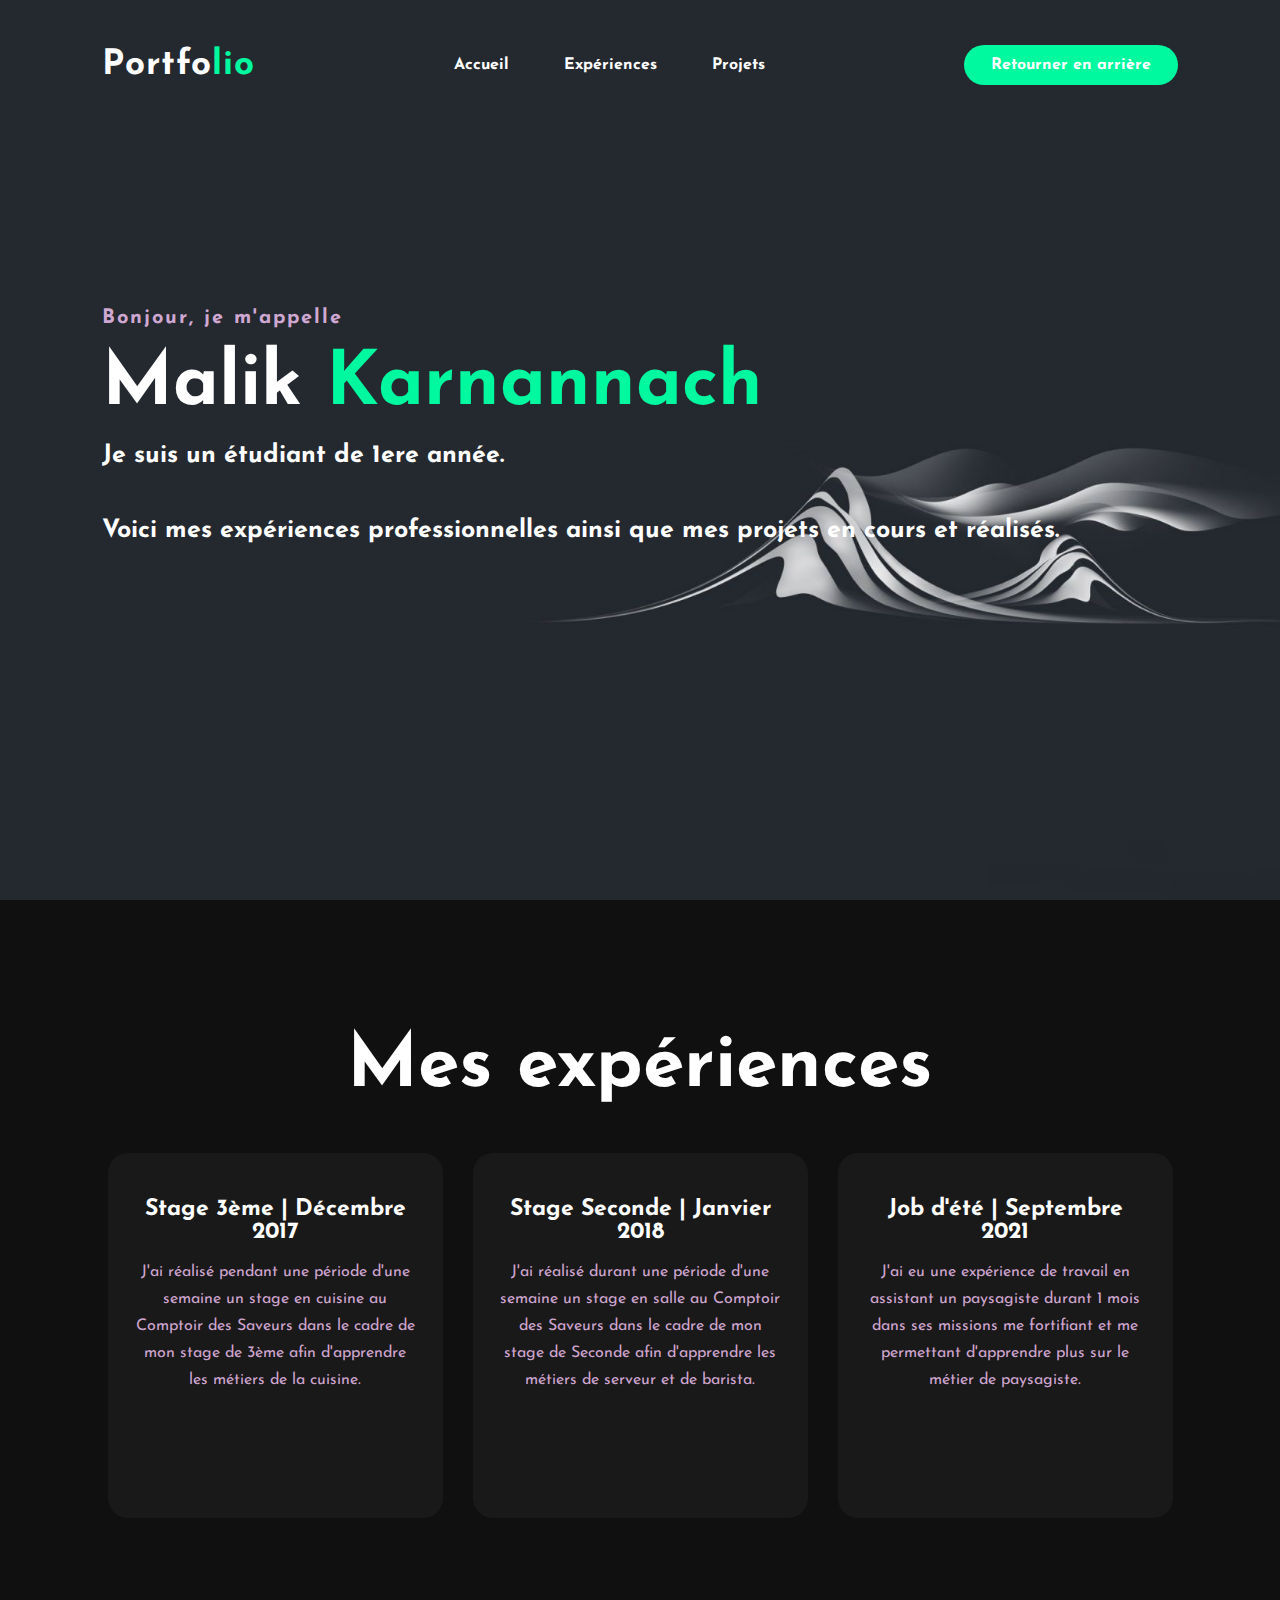
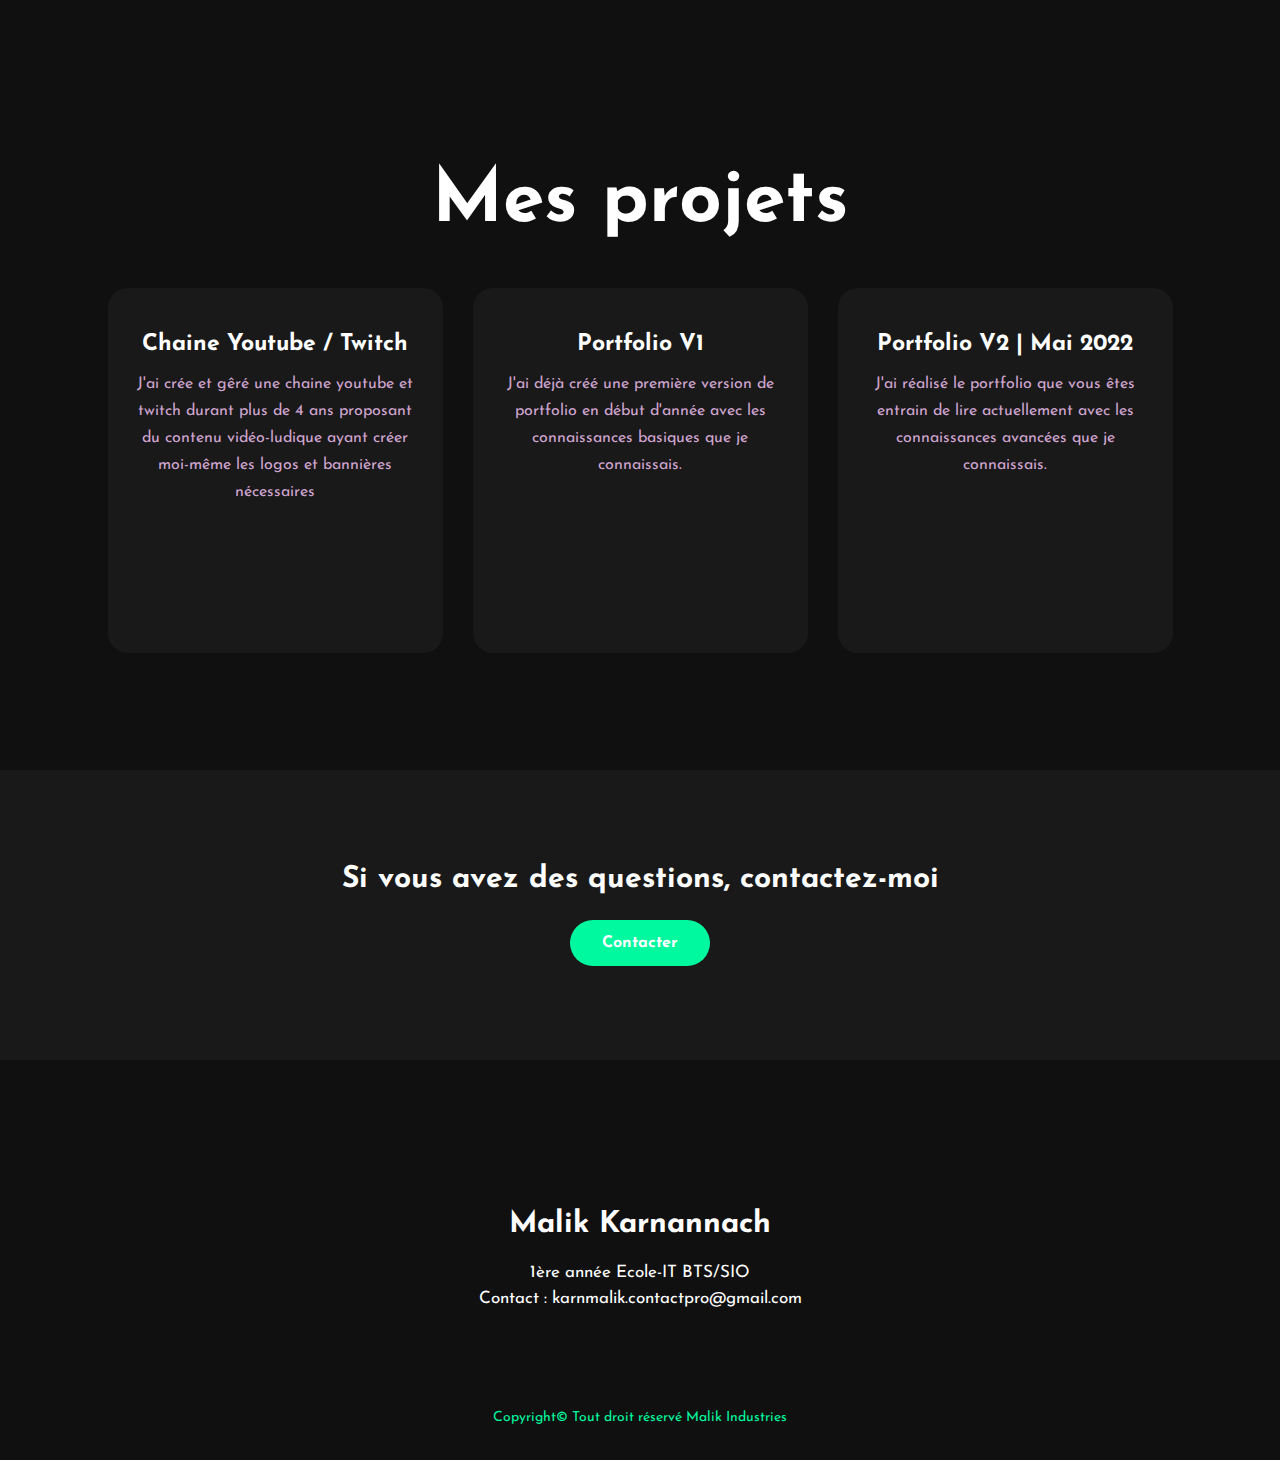
==== index2.html @ f5479719 "Projet" ====
<!DOCTYPE html>
<html lang="fr">
<head>
    <meta charset="UTF-8">
    <meta http-equiv="X-UA-Compatible" content="IE=edge">
    <meta name="viewport" content="width=device-width, initial-scale=1.0">
    <title>Expériences et projets</title>
    <link rel="stylesheet"  href="lecss/style.css">
    <link rel="preconnect" href="https://fonts.gstatic.com">
    <link href="https://fonts.googleapis.com/css2?family=Josefin+Sans:ital,wght@0,100;0,200;0,300;0,400;0,500;0,600;0,700;1,100;1,200;1,300;1,400;1,500;1,600;1,700&display=swap" rel="stylesheet">
    <link rel="stylesheet" href="https://cdnjs.cloudflare.com/ajax/libs/font-awesome/6.1.1/css/all.min.css" integrity="sha512-KfkfwYDsLkIlwQp6LFnl8zNdLGxu9YAA1QvwINks4PhcElQSvqcyVLLD9aMhXd13uQjoXtEKNosOWaZqXgel0g==" crossorigin="anonymous" referrerpolicy="no-referrer" />
</head>
<body>
    <div class="cv" id="accueil">
        <nav>
            <h2 class="logo">Portfo<span>lio</span></h2>
            <ul>
                <li><a href="#accueil">Accueil</a> </li>
                <li><a href="#exp">Expériences</a> </li>
                <li><a href="#proj">Projets</a> </li>
            </ul>
            <a href="index.html" class="btn">Retourner en arrière</a>
        </nav>
        <div class="info">
            <h4>Bonjour, je m'appelle</h4>
            <h1>Malik <span>Karnannach</span></h1>
            <h3>Je suis un étudiant de 1ere année.</h3>
            <h3>Voici mes expériences professionnelles ainsi que mes projets en cours et réalisés.</h3>
        </div>
    </div>
    <div class="exp" id="exp">
        <div class="title">
            <h2>Mes expériences</h2>
        </div>
        <div class="box">
            <div class="card">
                <i class="fa-solid fa-bowl-food"></i>
                <h5>Stage 3ème | Décembre 2017</h5>
                <div class="pra">
                        <p>J'ai réalisé pendant une période d'une semaine un stage en cuisine au Comptoir des Saveurs dans le cadre de mon stage de 3ème afin d'apprendre les métiers de la cuisine.</p>
                </div>
            </div>
            <div class="card">
                <i class="fa-solid fa-beer-mug-empty"></i>
                <h5>Stage Seconde | Janvier 2018</h5>
                <div class="pra">
                        <p>J'ai réalisé durant une période d'une semaine un stage en salle au Comptoir des Saveurs dans le cadre de mon stage de Seconde afin d'apprendre les métiers de serveur et de barista.</p>
                </div>
            </div><div class="card">
                <i class="fa-solid fa-tree"></i>
                <h5>Job d'été | Septembre 2021</h5>
                <div class="pra">
                        <p>J'ai eu une expérience de travail en assistant un paysagiste durant 1 mois dans ses missions me fortifiant et me permettant d'apprendre plus sur le métier de paysagiste.</p>
                </div>
            </div>
        </div>
    </div>
    <div class="proj" id="proj">
        <div class="title">
            <h2>Mes projets</h2>
        </div>
        <div class="box">
            <div class="card">
                <i class="fa-brands fa-youtube"></i>
                <h5>Chaine Youtube / Twitch</h5>
                <div class="pra">
                        <p>J'ai crée et gêré une chaine youtube et twitch durant plus de 4 ans proposant du contenu vidéo-ludique ayant créer moi-même les logos et bannières nécessaires</p>
                </div>
            </div>
            <div class="card">
                <i class="fa-solid fa-window-maximize"></i>
                <h5>Portfolio V1</h5>
                <div class="pra">
                        <p>J'ai déjà créé une première version de portfolio en début d'année avec les connaissances basiques que je connaissais.</p>
                </div>
            </div>
            <div class="card">
                <i class="fa-brands fa-pied-piper-square"></i>
                <h5>Portfolio V2 | Mai 2022</h5>
                <div class="pra">
                        <p>J'ai réalisé le portfolio que vous êtes entrain de lire actuellement avec les connaissances avancées que je connaissais.</p>
                </div>
            </div>
        </div>
    </div>
    <div class="contact">
        <p>Si vous avez des questions, contactez-moi</p>
        <a class="button-two" href="#contact">Contacter</a>
    </div>
    <footer id="contact">
        <p>Malik Karnannach</p>
        <p>1ère année Ecole-IT BTS/SIO</p>
        <p>Contact : karnmalik.contactpro@gmail.com</p>
        <p class="fin">Copyright© Tout droit réservé Malik Industries</p>
    </footer>
</body>
</html>
---- lecss/style.css ----
*{
    padding: 0;
    margin: 0;
    font-family: 'Josefin Sans', sans-serif;
    box-sizing: border-box;
}


.cv{
    height: 100vh;
    width: 100%;
    background-image: url(../image/fond.png);
    background-size: cover;
    background-position: center;
}


nav{
    display: flex;
    align-items: center;
    justify-content: space-between;
    padding-top: 45px;
    padding-left: 8%;
    padding-right: 8%;

}


.logo{
    color: white;
    font-size: 35px;
    letter-spacing: 1px;
    cursor: pointer;
}


span{
    color: #00F99F;   
}


nav ul li{
    list-style-type: none;
    display: inline-block;
    padding: 10px 25px;
}


nav ul li a{
    color: white;
    text-decoration: none;
    font-weight: bold;
    text-transform: capitalize;
}

nav ul li a:hover{
    color: #00F99F;
    transition: .4s;
}


.btn{
    background-color: #00F99F;
    color: white;
    text-decoration: none;
    border: 2px solid transparent;
    font-weight: bold;
    padding: 10px 25px;
    border-radius: 30px;
    
}


.btn:hover{
    background-color: transparent;
    border: 2px solid #00F99F;
    cursor: pointer;
}

.info{
    position: absolute;
    top: 50%;
    left: 8%;
    transform: translateY(-50%);
}


h1{
    color: white;
    margin: 20px 0px 20px;
    font-size: 75px;
}


h3{
    color: white;
    font-size: 25px;
    margin-bottom: 50px;
}


h4{
    color: #fcfc;
    letter-spacing: 2px;
    font-size: 20px;
}


.moi{
    width: 100%;
    padding: 100px 0px;
    background-color: #191919;
}


.texte{
    width: 550px;

}


.main{
    width: 1130px;
    max-width: 95%;
    margin: 0 auto;
    display: flex;
    align-items: center;
    justify-content: space-around;
}


.texte h2{
    color: white;
    font-size: 450%;
    text-transform: capitalize;
    margin-bottom: 20px;

}


.texte h5{
    color: white;
    letter-spacing: 2px;
    font-size: 22px;
    margin-bottom: 25px;
    text-transform: capitalize;
}

.moi img{
    height: auto;
    width: 440px;

}


.texte p{
    color: #fcfc;
    letter-spacing: 1px;
    line-height: 28px;
    font-size: 18px;
    margin-bottom: 45px;
}


.comp{
    background: #101010;
    width: 100%;
    padding: 100px 0px;

}


.title h2{
    color: white;
    font-size: 75px;
    width: 1130px;
    margin: 30px auto;
    text-align: center;
}


.box {
    display: flex;
    justify-content: center;
    align-items: center;
    min-height: 400px;
}


.card{
    height: 365px;
    width: 335px;
    padding: 20px 25px;
    background: #191919;
    border-radius: 20px;
    margin: 15px;
    position: relative;
    overflow: hidden;
    text-align: center;
}


.card i{
    font-size: 50px;
    display: block;
    text-align: center;
    margin: 25px 0px;
    color: #00F99F;
}


h5{
    color: white;
    font-size: 23px;
    margin-bottom: 15px;
}


.pra p{
    color: #fcfc;
    font-size: 16px;
    line-height: 27px;
    margin-bottom: 25px;
}


.formations{
    background: #101010;
    width: 100%;
    padding: 100px 0px;

}


.exp{
    background: #101010;
    width: 100%;
    padding: 100px 0px;

}


.proj{
    background: #101010;
    width: 100%;
    padding: 100px 0px;

}


.contact{
    width: 100%;
    height: 290px;
    background: #191919;
    display: flex;
    align-items: center;
    flex-direction: column;
    justify-content: center;
}


.contact p{
    color: white;
    font-size: 30px;
    font-weight: bold;
    margin-bottom: 25px;
}


.contact .button-two{
    background-color: #00F99F;
    color: white;
    text-decoration: none;
    border: 2px solid transparent;
    font-weight: bold;
    padding: 13px 30px;
    border-radius: 30px;
    transition: .4s;

}


.contact .button-two:hover{
    background-color: transparent;
    border: 2px solid #00F99F;
    cursor: pointer;
}


footer{
    position: relative;
    width: 100%;
    height: 400px;
    background: #101010;
    display: flex;
    flex-direction: column;
    align-items: center;
    justify-content: center;

}


footer p:nth-child(1){
    color: white;
    font-size: 30px;
    margin-bottom: 20px;
    font-weight: bold;
}


footer p:nth-child(2){
    color: white;
    font-size: 17px;
    width: 500px;
    text-align: center;
    line-height: 26px;

}


footer p:nth-child(3){
    color: white;
    font-size: 17px;
    width: 500px;
    text-align: center;
    line-height: 26px;

}


.fin{
    position: absolute;
    color: #00F99F;
    bottom: 35px;
    font-size: 14px;
}
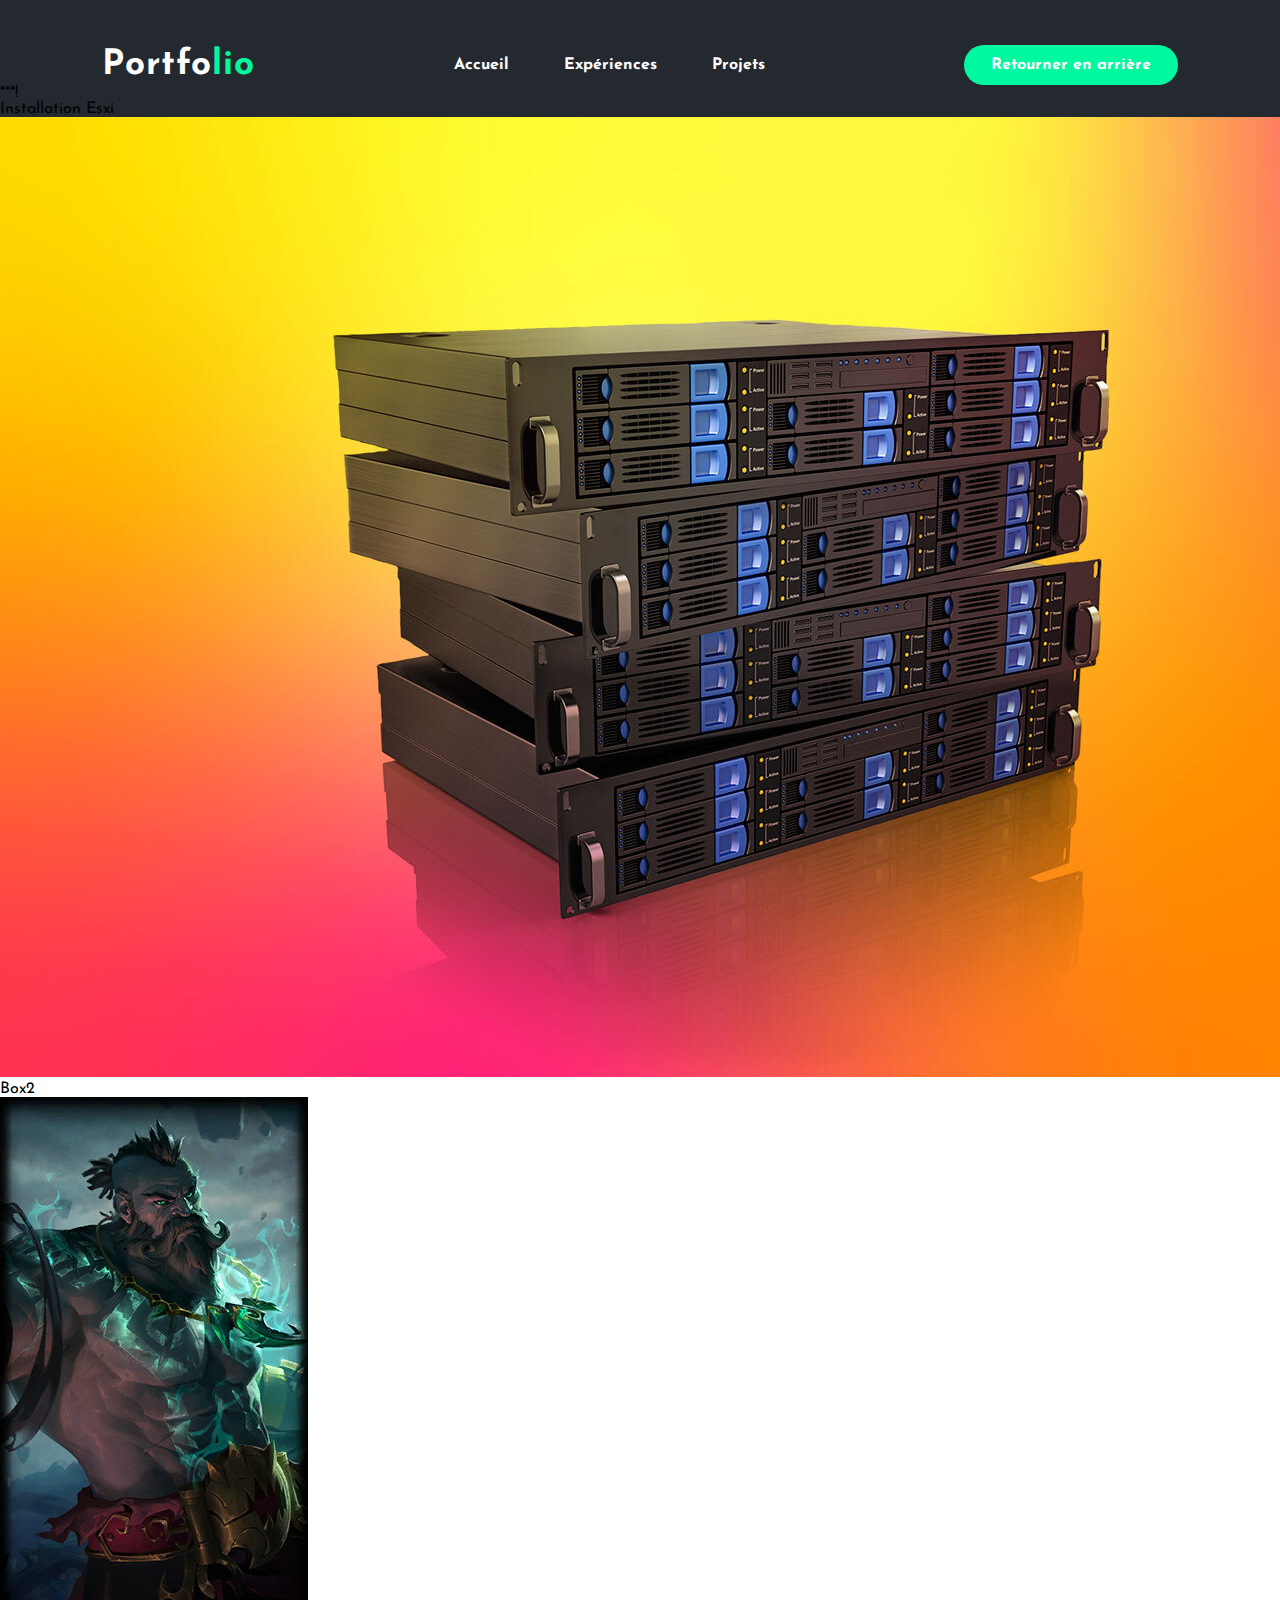
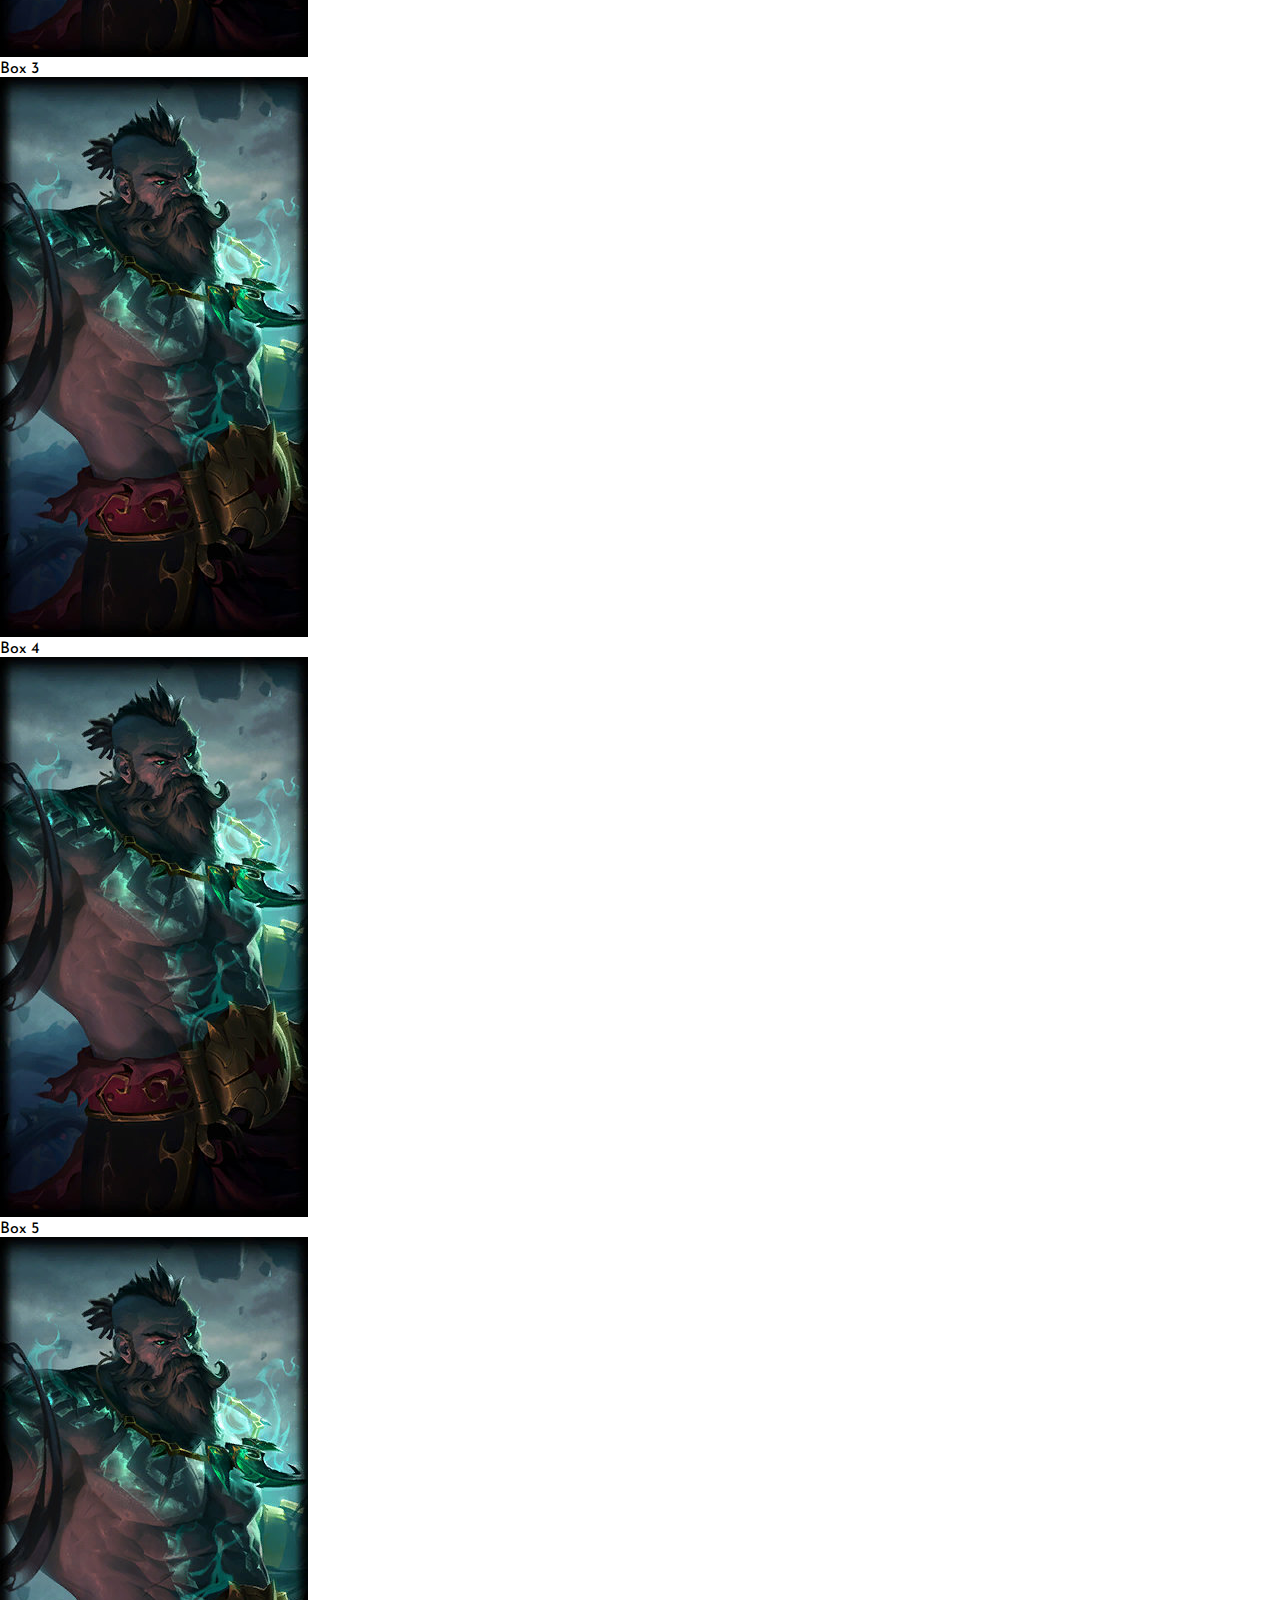
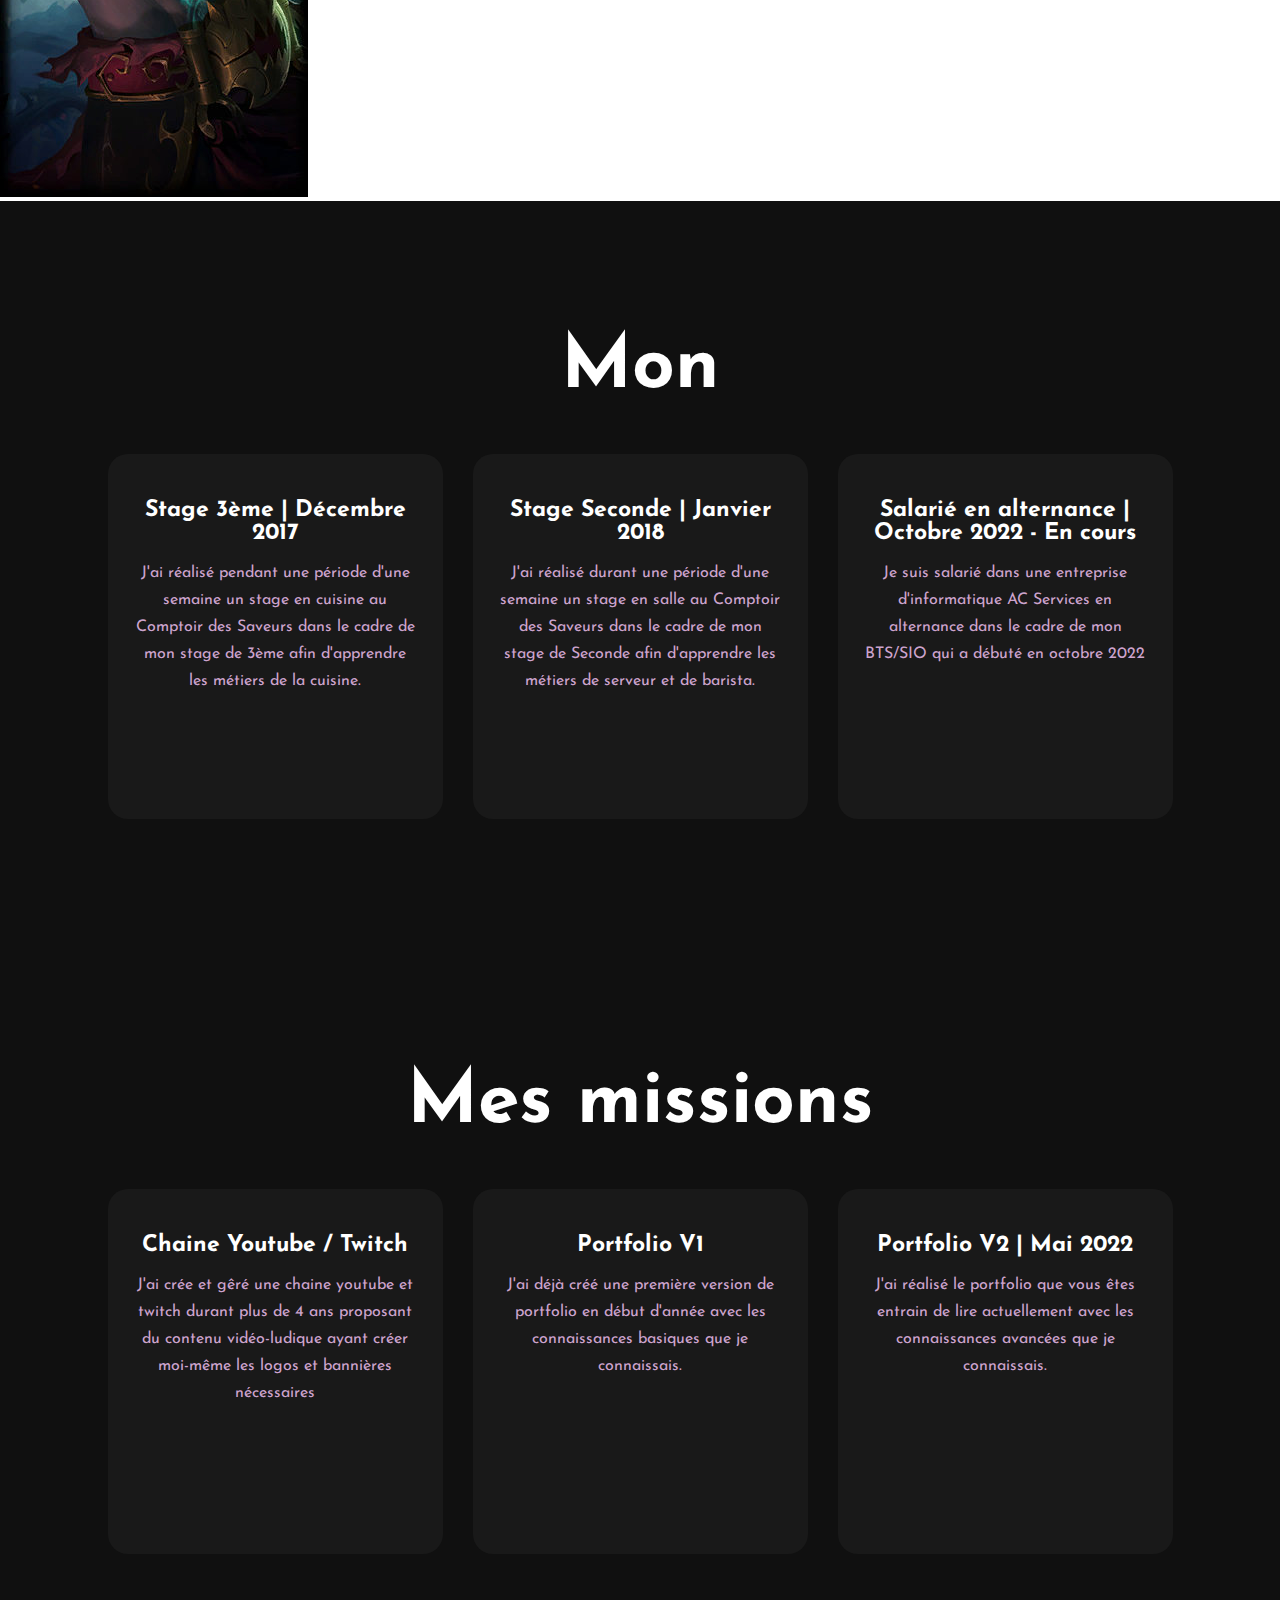
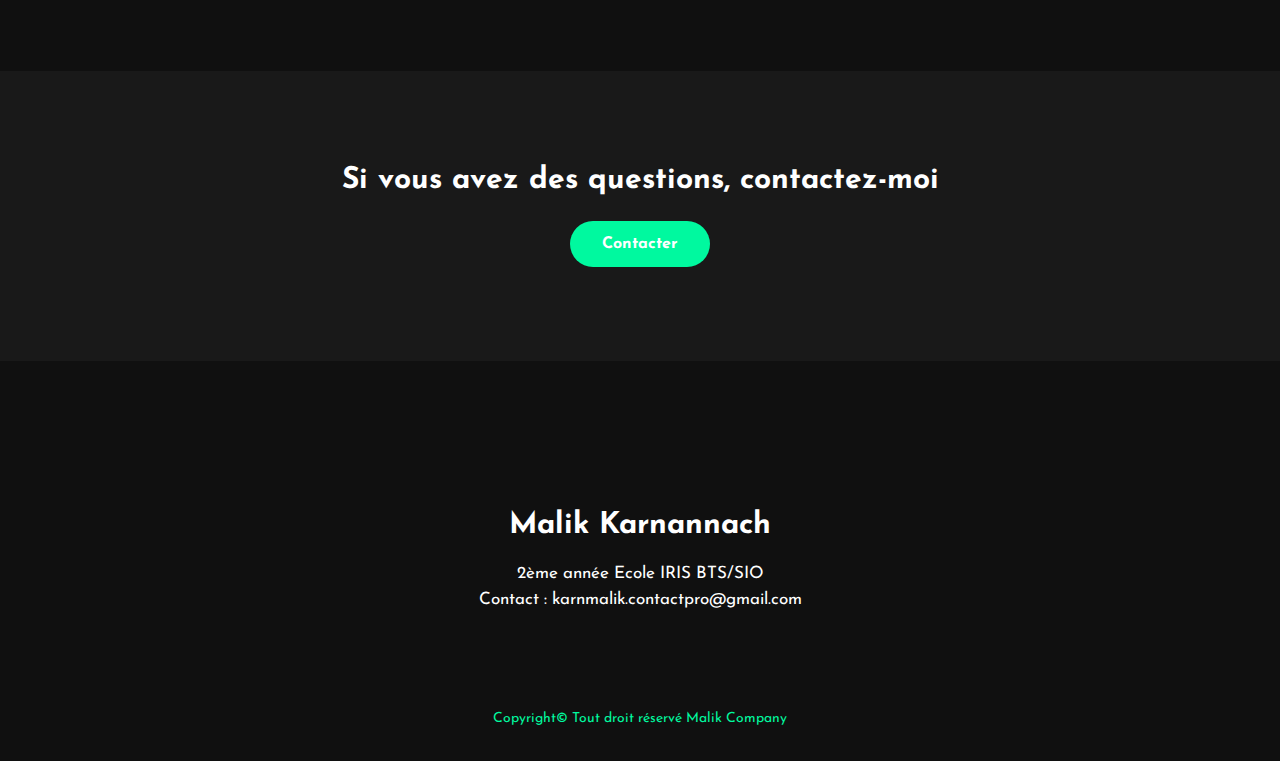
==== commit c2844066: "changement" ====
--- a/index2.html
+++ b/index2.html
@@ -21,16 +21,33 @@
             </ul>
             <a href="index.html" class="btn">Retourner en arrière</a>
         </nav>
-        <div class="info">
-            <h4>Bonjour, je m'appelle</h4>
-            <h1>Malik <span>Karnannach</span></h1>
-            <h3>Je suis un étudiant de 1ere année.</h3>
-            <h3>Voici mes expériences professionnelles ainsi que mes projets en cours et réalisés.</h3>
-        </div>
-    </div>
+        <section class="e4" id="e4">
+            <div class="flex-container">***!
+                <div class ="flex-box">
+                    <p href="docs/ATTESTATION HEBERGEMENT.pdf" class="btnbox" >Installation Esxi</p>
+                    <img src="image/esxi.jpg">
+                </div>
+                <div class ="flex-box">
+                    <p class="btnbox">Box2</p>
+                    <img src="image/avatar.jpg">
+                </div>
+                <div class ="flex-box">
+                    <p class="btnbox">Box 3</p>
+                    <img src="image/avatar.jpg">
+                </div>
+                <div class ="flex-box">
+                    <p class="btnbox">Box 4</p>
+                    <img src="image/avatar.jpg">
+                </div>
+                <div class ="flex-box">
+                    <p class="btnbox">Box 5</p>
+                    <img src="image/avatar.jpg">
+                </div>
+            </div>
+        </section>
     <div class="exp" id="exp">
         <div class="title">
-            <h2>Mes expériences</h2>
+            <h2>Mon</h2>
         </div>
         <div class="box">
             <div class="card">
@@ -48,16 +65,16 @@
                 </div>
             </div><div class="card">
                 <i class="fa-solid fa-tree"></i>
-                <h5>Job d'été | Septembre 2021</h5>
+                <h5>Salarié en alternance | Octobre 2022 - En cours</h5>
                 <div class="pra">
-                        <p>J'ai eu une expérience de travail en assistant un paysagiste durant 1 mois dans ses missions me fortifiant et me permettant d'apprendre plus sur le métier de paysagiste.</p>
+                        <p>Je suis salarié dans une entreprise d'informatique AC Services en alternance dans le cadre de mon BTS/SIO qui a débuté en octobre 2022</p>
                 </div>
             </div>
         </div>
     </div>
     <div class="proj" id="proj">
         <div class="title">
-            <h2>Mes projets</h2>
+            <h2>Mes missions</h2>
         </div>
         <div class="box">
             <div class="card">
@@ -89,9 +106,9 @@
     </div>
     <footer id="contact">
         <p>Malik Karnannach</p>
-        <p>1ère année Ecole-IT BTS/SIO</p>
+        <p>2ème année Ecole IRIS BTS/SIO</p>
         <p>Contact : karnmalik.contactpro@gmail.com</p>
-        <p class="fin">Copyright© Tout droit réservé Malik Industries</p>
+        <p class="fin">Copyright© Tout droit réservé Malik Company</p>
     </footer>
 </body>
 </html>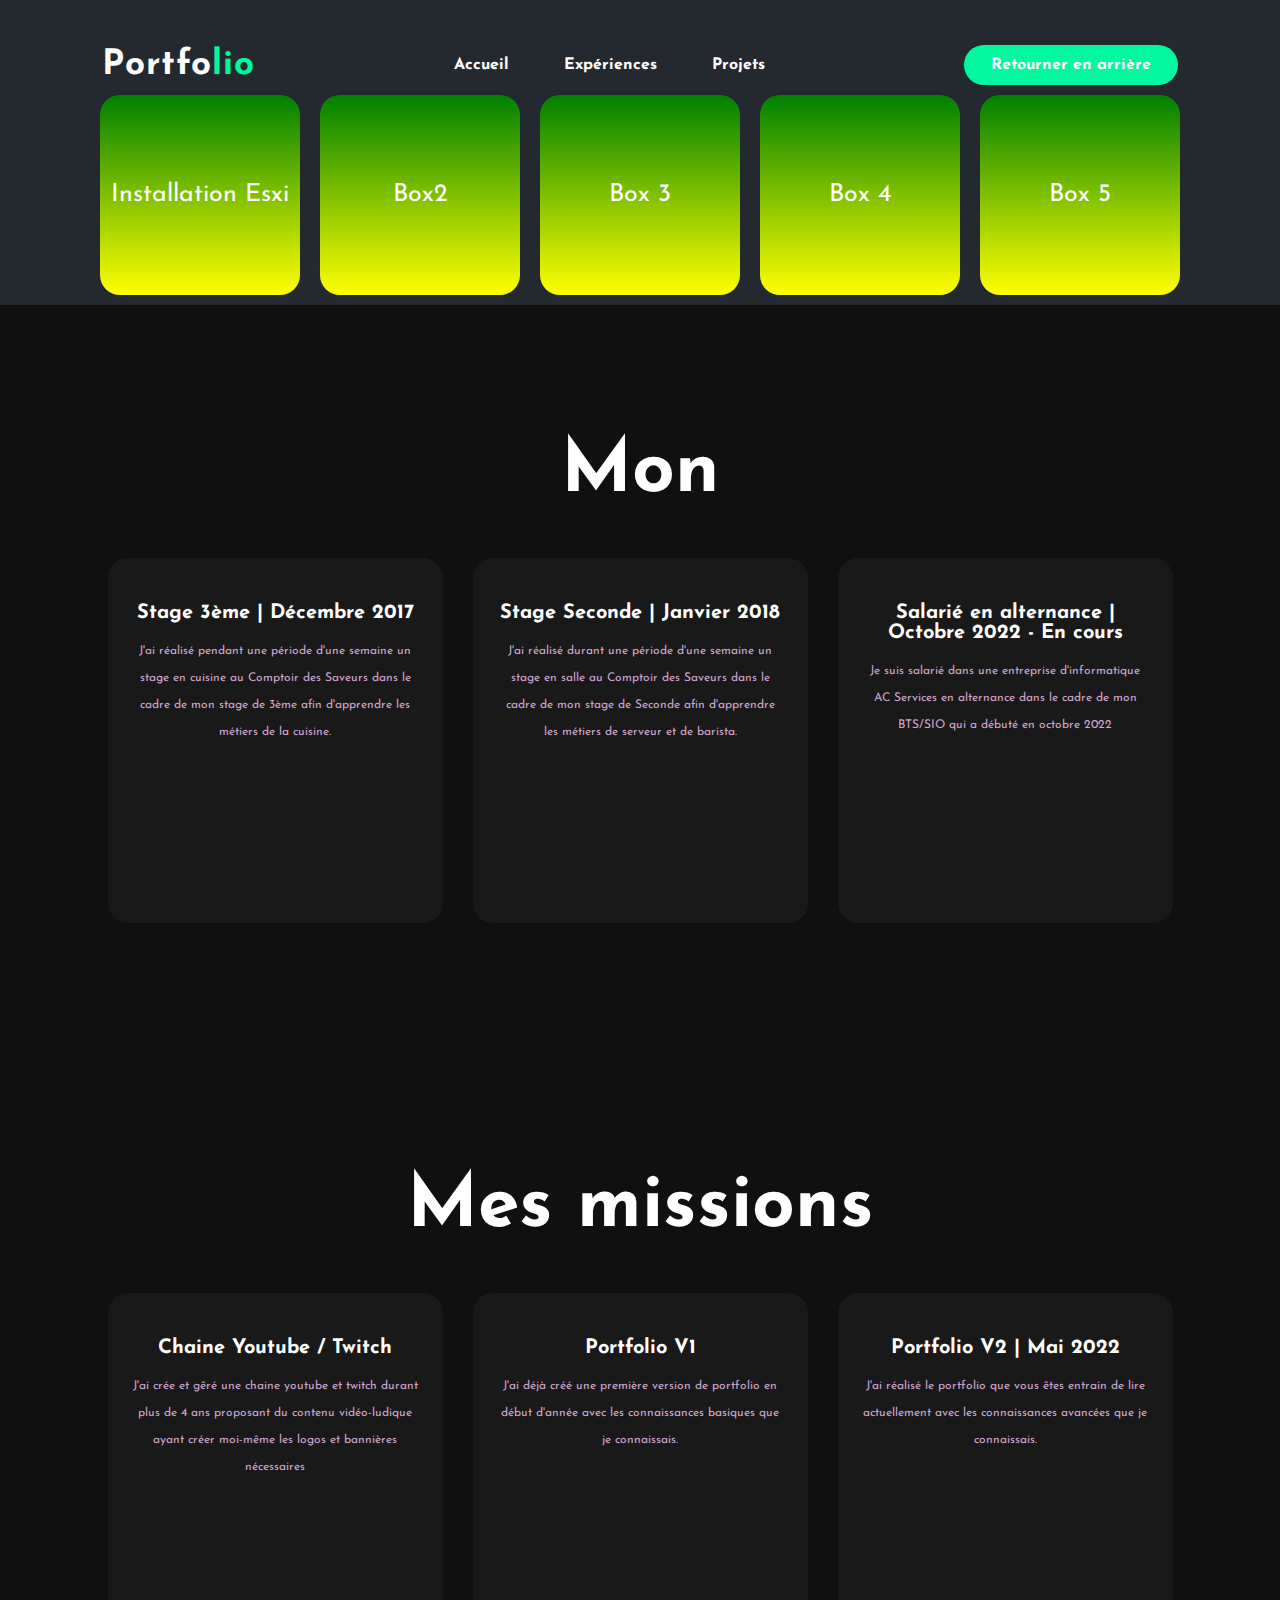
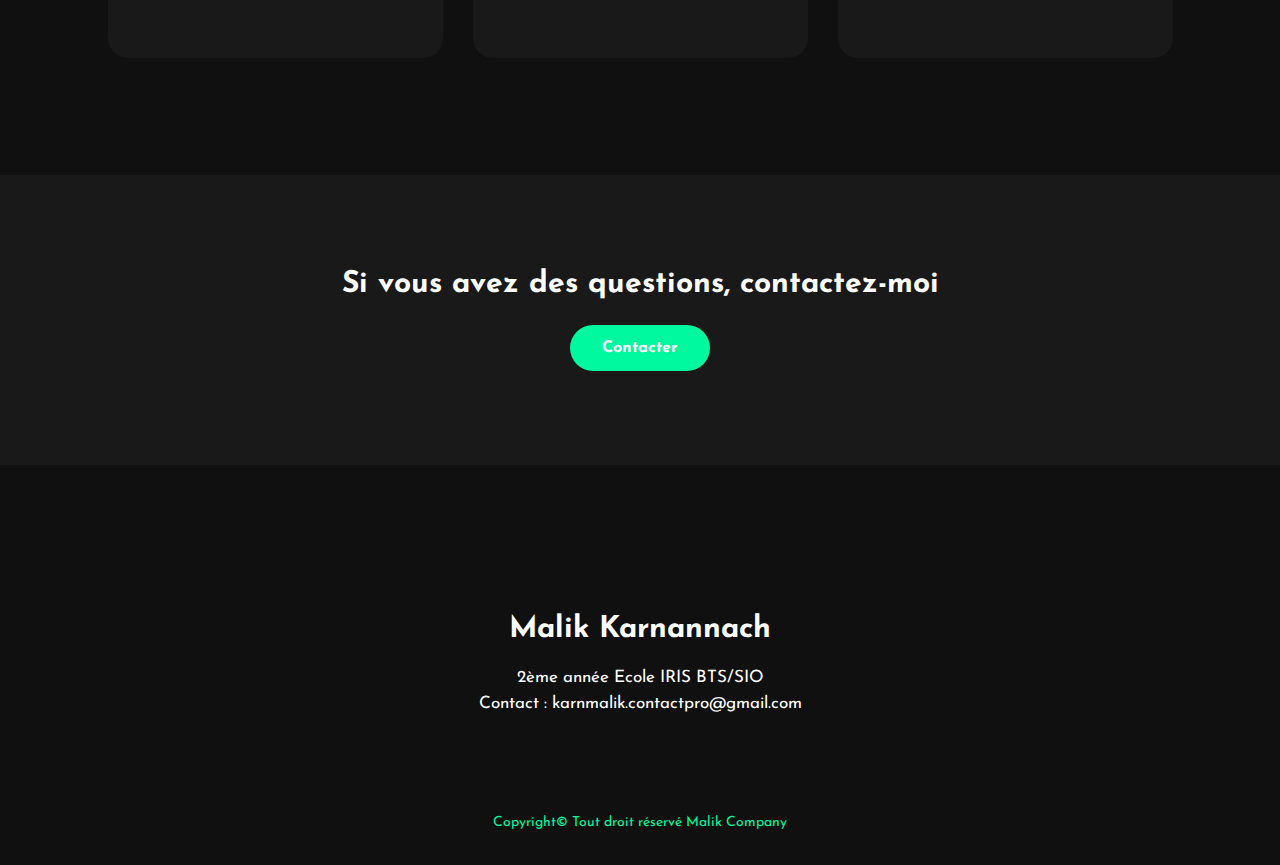
==== commit dd727f68: "maj" ====
--- a/index2.html
+++ b/index2.html
@@ -22,26 +22,26 @@
             <a href="index.html" class="btn">Retourner en arrière</a>
         </nav>
         <section class="e4" id="e4">
-            <div class="flex-container">***!
+            <div class="flex-container">
                 <div class ="flex-box">
                     <p href="docs/ATTESTATION HEBERGEMENT.pdf" class="btnbox" >Installation Esxi</p>
-                    <img src="image/esxi.jpg">
+                   
                 </div>
                 <div class ="flex-box">
                     <p class="btnbox">Box2</p>
-                    <img src="image/avatar.jpg">
+                   
                 </div>
                 <div class ="flex-box">
                     <p class="btnbox">Box 3</p>
-                    <img src="image/avatar.jpg">
+                    
                 </div>
                 <div class ="flex-box">
                     <p class="btnbox">Box 4</p>
-                    <img src="image/avatar.jpg">
+                    
                 </div>
                 <div class ="flex-box">
                     <p class="btnbox">Box 5</p>
-                    <img src="image/avatar.jpg">
+                    
                 </div>
             </div>
         </section>
--- a/lecss/style.css
+++ b/lecss/style.css
@@ -162,7 +162,7 @@
 }
 
 
-.comp{
+.bts{
     background: #101010;
     width: 100%;
     padding: 100px 0px;
@@ -211,20 +211,35 @@
 
 h5{
     color: white;
-    font-size: 23px;
+    font-size: 20px;
     margin-bottom: 15px;
 }
 
+
+.bts h5{
+    color:#00F99F;
+}
+
+.veille h5{
+    color:#00F99F;
+}
+
+.veille btn{
+    display: flex;
+    flex-direction: row;
+    flex-wrap: wrap;
+    justify-content: center;
+}
 
 .pra p{
     color: #fcfc;
-    font-size: 16px;
+    font-size: 12px;
     line-height: 27px;
     margin-bottom: 25px;
 }
 
 
-.formations{
+.veille{
     background: #101010;
     width: 100%;
     padding: 100px 0px;
@@ -284,6 +299,28 @@
     background-color: transparent;
     border: 2px solid #00F99F;
     cursor: pointer;
+}
+
+.flex-container{
+    width:100%;
+    height: 100%;
+    display: flex;
+    flex-direction: row;
+    flex-wrap: wrap;
+    justify-content: center;
+}
+
+.flex-box{
+    width: 200px;
+    height: 200px;
+    background: linear-gradient(green,yellow);
+    color: white;
+    font-size: 25px;
+    text-align: center;
+    line-height: 200px;
+    border-radius: 20px;
+    margin: 10px;
+
 }
 
 
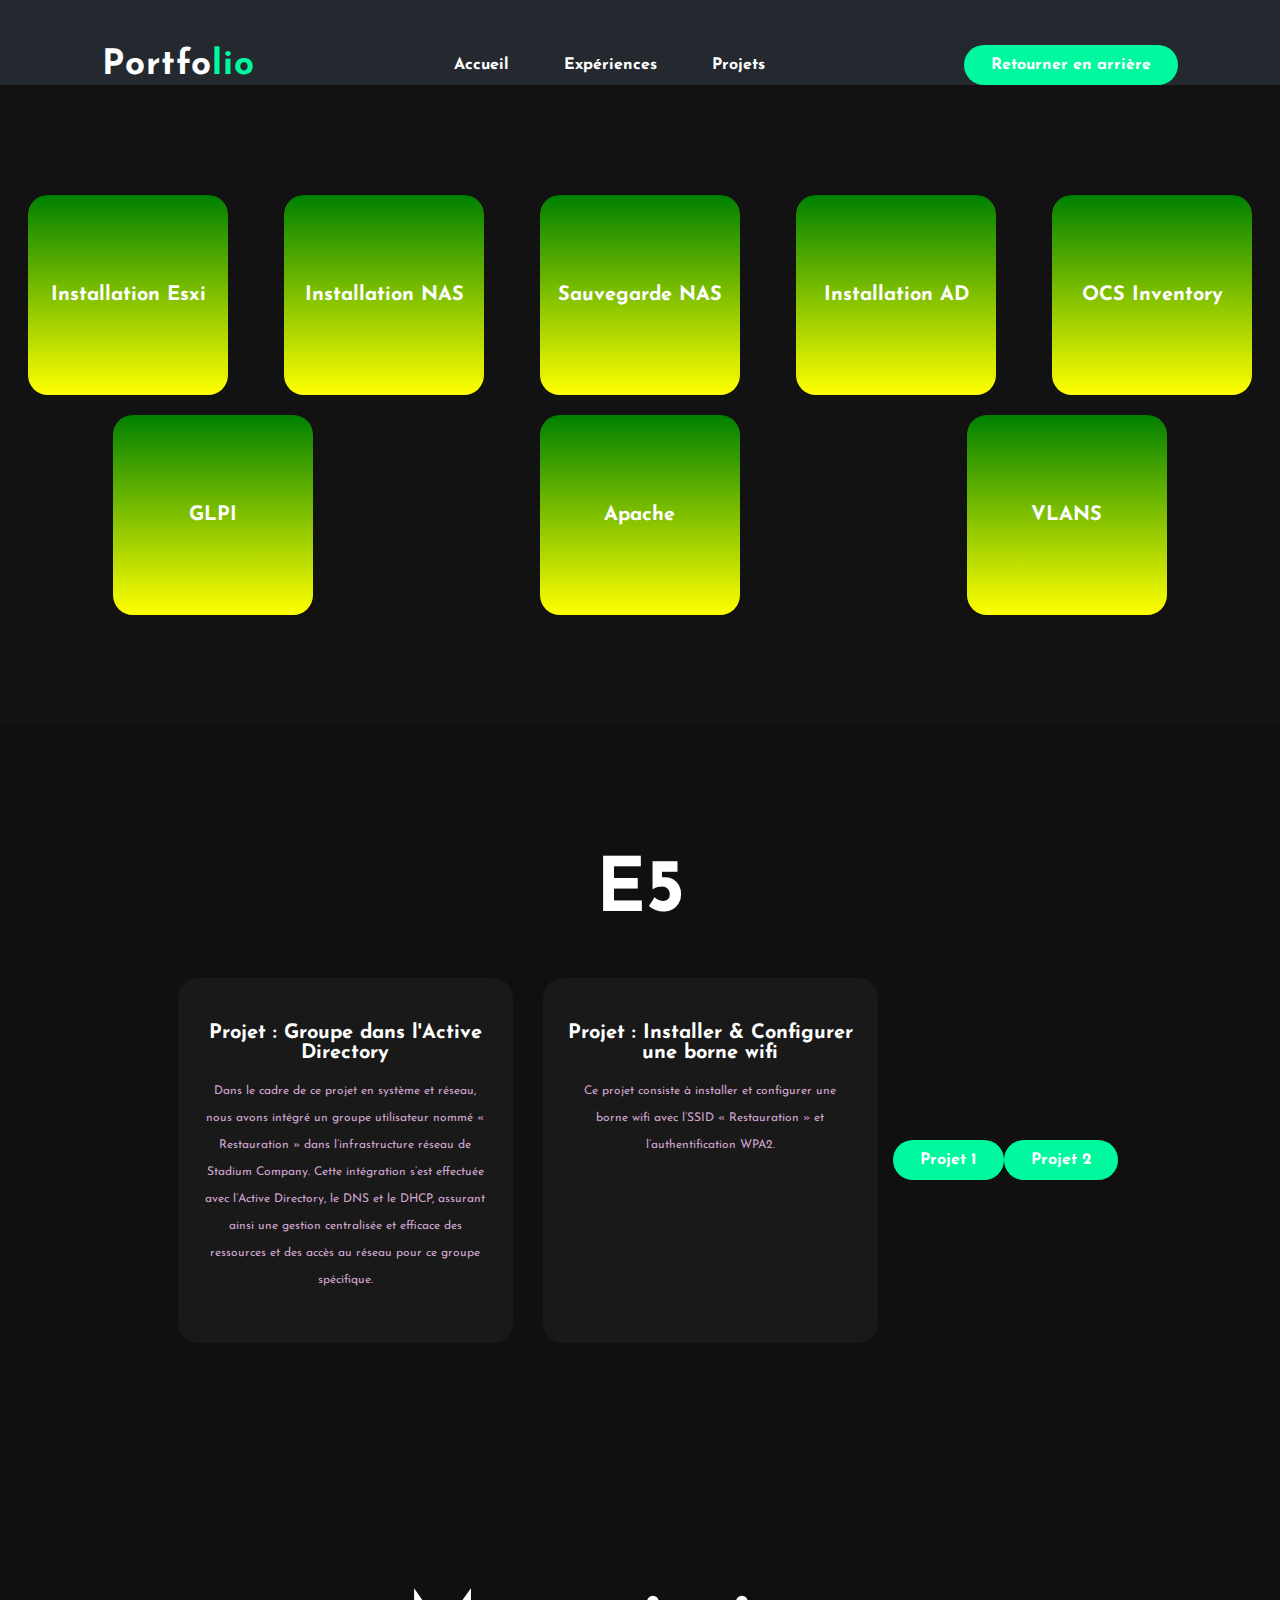
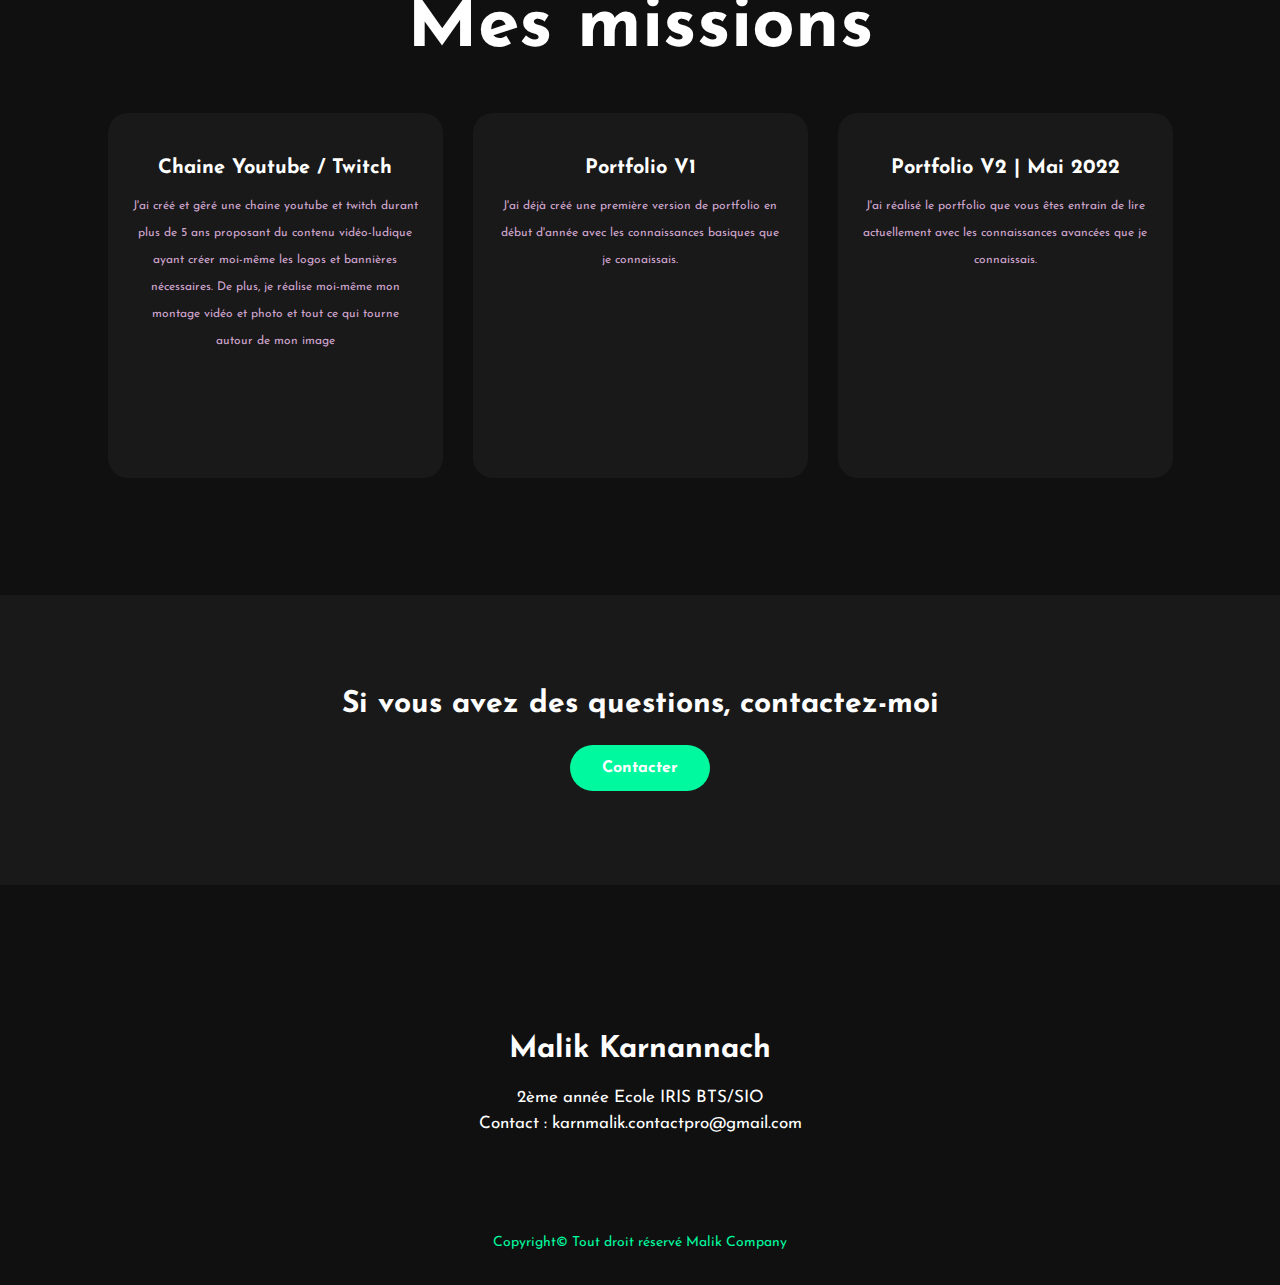
==== commit c5931640: "majj" ====
--- a/index2.html
+++ b/index2.html
@@ -24,53 +24,57 @@
         <section class="e4" id="e4">
             <div class="flex-container">
                 <div class ="flex-box">
-                    <p href="docs/ATTESTATION HEBERGEMENT.pdf" class="btnbox" >Installation Esxi</p>
-                   
+                    <a  href="docs/Installation ESXI.pdf" class="btnbox" >Installation Esxi </a>
                 </div>
                 <div class ="flex-box">
-                    <p class="btnbox">Box2</p>
-                   
+                    <a  href="docs/Installation NAS.pdf" class="btnbox" >Installation NAS</a>
                 </div>
                 <div class ="flex-box">
-                    <p class="btnbox">Box 3</p>
-                    
+                    <a  href="docs/Sauvegarde NAS.pdf" class="btnbox" >Sauvegarde NAS</a>
                 </div>
                 <div class ="flex-box">
-                    <p class="btnbox">Box 4</p>
-                    
+                    <a  href="docs/adproceduremalik.pdf" class="btnbox" >Installation AD</a>
                 </div>
                 <div class ="flex-box">
-                    <p class="btnbox">Box 5</p>
-                    
+                    <a  href="docs/ocsmalik.pdf" class="btnbox" >OCS Inventory</a>
                 </div>
+                <div class ="flex-box">
+                    <a  href="docs/glpimalik.pdf" class="btnbox" >GLPI</a>
+                    </div>
+                <div class ="flex-box">
+                    <a  href="docs/apachemalik.pdf" class="btnbox" >Apache</a>
+                </div>
+                <div class ="flex-box">
+                    <a  href="docs/vlanmalik.pdf" class="btnbox" >VLANS</a>
+                </div>
+                
+                
             </div>
         </section>
     <div class="exp" id="exp">
         <div class="title">
-            <h2>Mon</h2>
+            <h2>E5</h2>
         </div>
         <div class="box">
             <div class="card">
                 <i class="fa-solid fa-bowl-food"></i>
-                <h5>Stage 3ème | Décembre 2017</h5>
+                <h5>Projet : Groupe dans l'Active Directory</h5>
                 <div class="pra">
-                        <p>J'ai réalisé pendant une période d'une semaine un stage en cuisine au Comptoir des Saveurs dans le cadre de mon stage de 3ème afin d'apprendre les métiers de la cuisine.</p>
+                        <p>Dans le cadre de ce projet en système et réseau, nous avons intégré un groupe utilisateur nommé « Restauration » dans l’infrastructure réseau de Stadium Company. Cette intégration s’est effectuée avec l’Active Directory, le DNS et le DHCP, assurant ainsi une gestion centralisée et efficace des ressources et des accès au réseau pour ce groupe spécifique.</p>
                 </div>
+        
             </div>
             <div class="card">
                 <i class="fa-solid fa-beer-mug-empty"></i>
-                <h5>Stage Seconde | Janvier 2018</h5>
+                <h5>Projet : Installer & Configurer une borne wifi</h5>
                 <div class="pra">
-                        <p>J'ai réalisé durant une période d'une semaine un stage en salle au Comptoir des Saveurs dans le cadre de mon stage de Seconde afin d'apprendre les métiers de serveur et de barista.</p>
-                </div>
-            </div><div class="card">
-                <i class="fa-solid fa-tree"></i>
-                <h5>Salarié en alternance | Octobre 2022 - En cours</h5>
-                <div class="pra">
-                        <p>Je suis salarié dans une entreprise d'informatique AC Services en alternance dans le cadre de mon BTS/SIO qui a débuté en octobre 2022</p>
+                        <p>Ce projet consiste à installer et configurer une borne wifi avec l’SSID « Restauration » et l’authentification WPA2.</p>
                 </div>
             </div>
+            <a  href="docs/Réalisation projet1.pdf" class="btn" >Projet 1</a>
+            <a  href="docs/Réalisation Projet 2.pdf" class="btn" >Projet 2</a>
         </div>
+        
     </div>
     <div class="proj" id="proj">
         <div class="title">
@@ -81,7 +85,7 @@
                 <i class="fa-brands fa-youtube"></i>
                 <h5>Chaine Youtube / Twitch</h5>
                 <div class="pra">
-                        <p>J'ai crée et gêré une chaine youtube et twitch durant plus de 4 ans proposant du contenu vidéo-ludique ayant créer moi-même les logos et bannières nécessaires</p>
+                        <p>J'ai créé et gêré une chaine youtube et twitch durant plus de 5 ans proposant du contenu vidéo-ludique ayant créer moi-même les logos et bannières nécessaires. De plus, je réalise moi-même mon montage vidéo et photo et tout ce qui tourne autour de mon image</p>
                 </div>
             </div>
             <div class="card">
--- a/lecss/style.css
+++ b/lecss/style.css
@@ -74,6 +74,26 @@
 .btn:hover{
     background-color: transparent;
     border: 2px solid #00F99F;
+    cursor: pointer;
+}
+
+.btnbox{
+    background-color: linear-gradient(green,yellow);
+    color: white;
+    width: 200px;
+    height: 200px;
+    text-decoration: none;
+    border: 2px solid transparent;
+    font-weight: bold;
+    font-size:20px;
+    padding: 10px 10px;
+    border-radius: 22px;
+    
+}
+
+.btnbox:hover{
+    background-color: transparent;
+    border: 2px solid yellow;
     cursor: pointer;
 }
 
@@ -220,11 +240,11 @@
     color:#00F99F;
 }
 
-.veille h5{
+.acs h5{
     color:#00F99F;
 }
 
-.veille btn{
+.acs btn{
     display: flex;
     flex-direction: row;
     flex-wrap: wrap;
@@ -239,7 +259,7 @@
 }
 
 
-.veille{
+.acs{
     background: #101010;
     width: 100%;
     padding: 100px 0px;
@@ -301,13 +321,19 @@
     cursor: pointer;
 }
 
+.e4{
+    background: rgb(18, 18, 18);
+    width: 100%;
+    padding: 100px 0px;
+}
+
 .flex-container{
     width:100%;
     height: 100%;
     display: flex;
     flex-direction: row;
     flex-wrap: wrap;
-    justify-content: center;
+    justify-content: space-around;
 }
 
 .flex-box{
@@ -315,11 +341,18 @@
     height: 200px;
     background: linear-gradient(green,yellow);
     color: white;
-    font-size: 25px;
     text-align: center;
     line-height: 200px;
     border-radius: 20px;
     margin: 10px;
+
+}
+
+.flex-box h2{
+    color: white;
+    font-size: 450%;
+    text-transform: capitalize;
+    margin-bottom: 20px;
 
 }
 
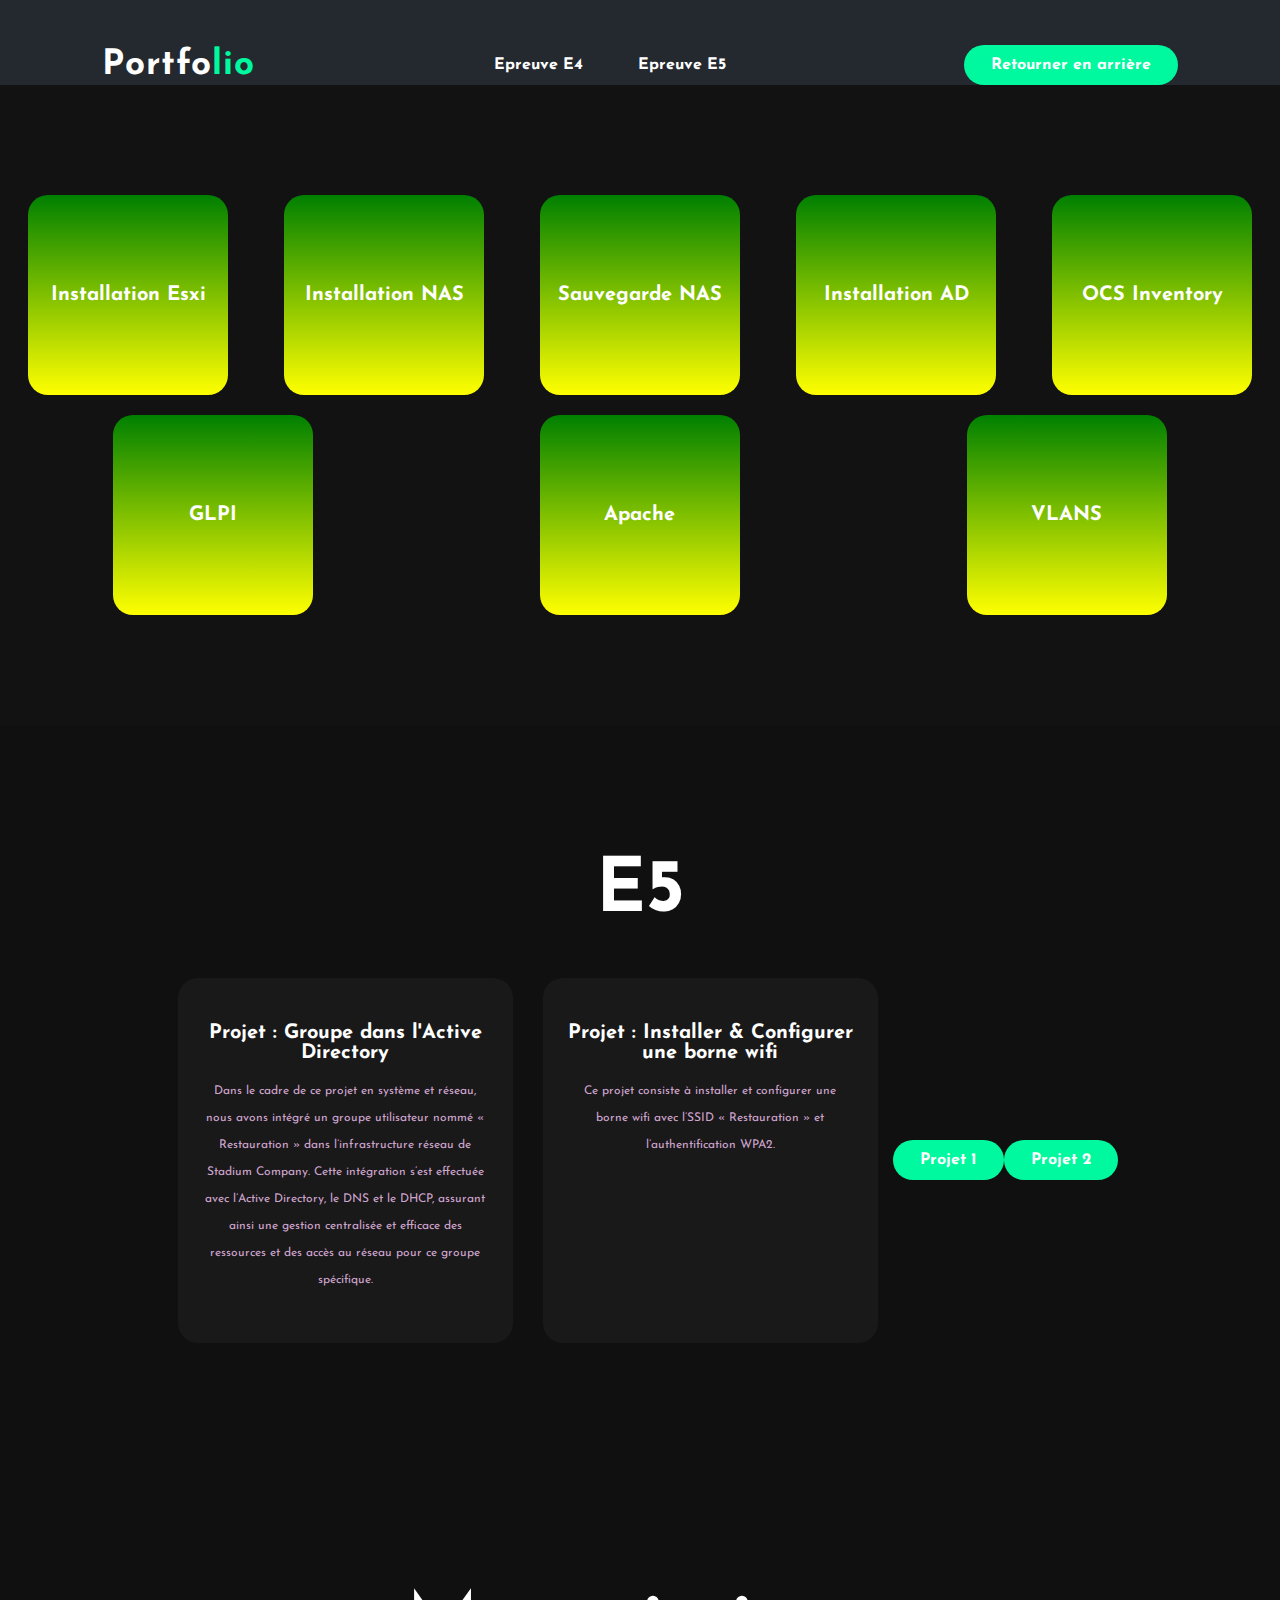
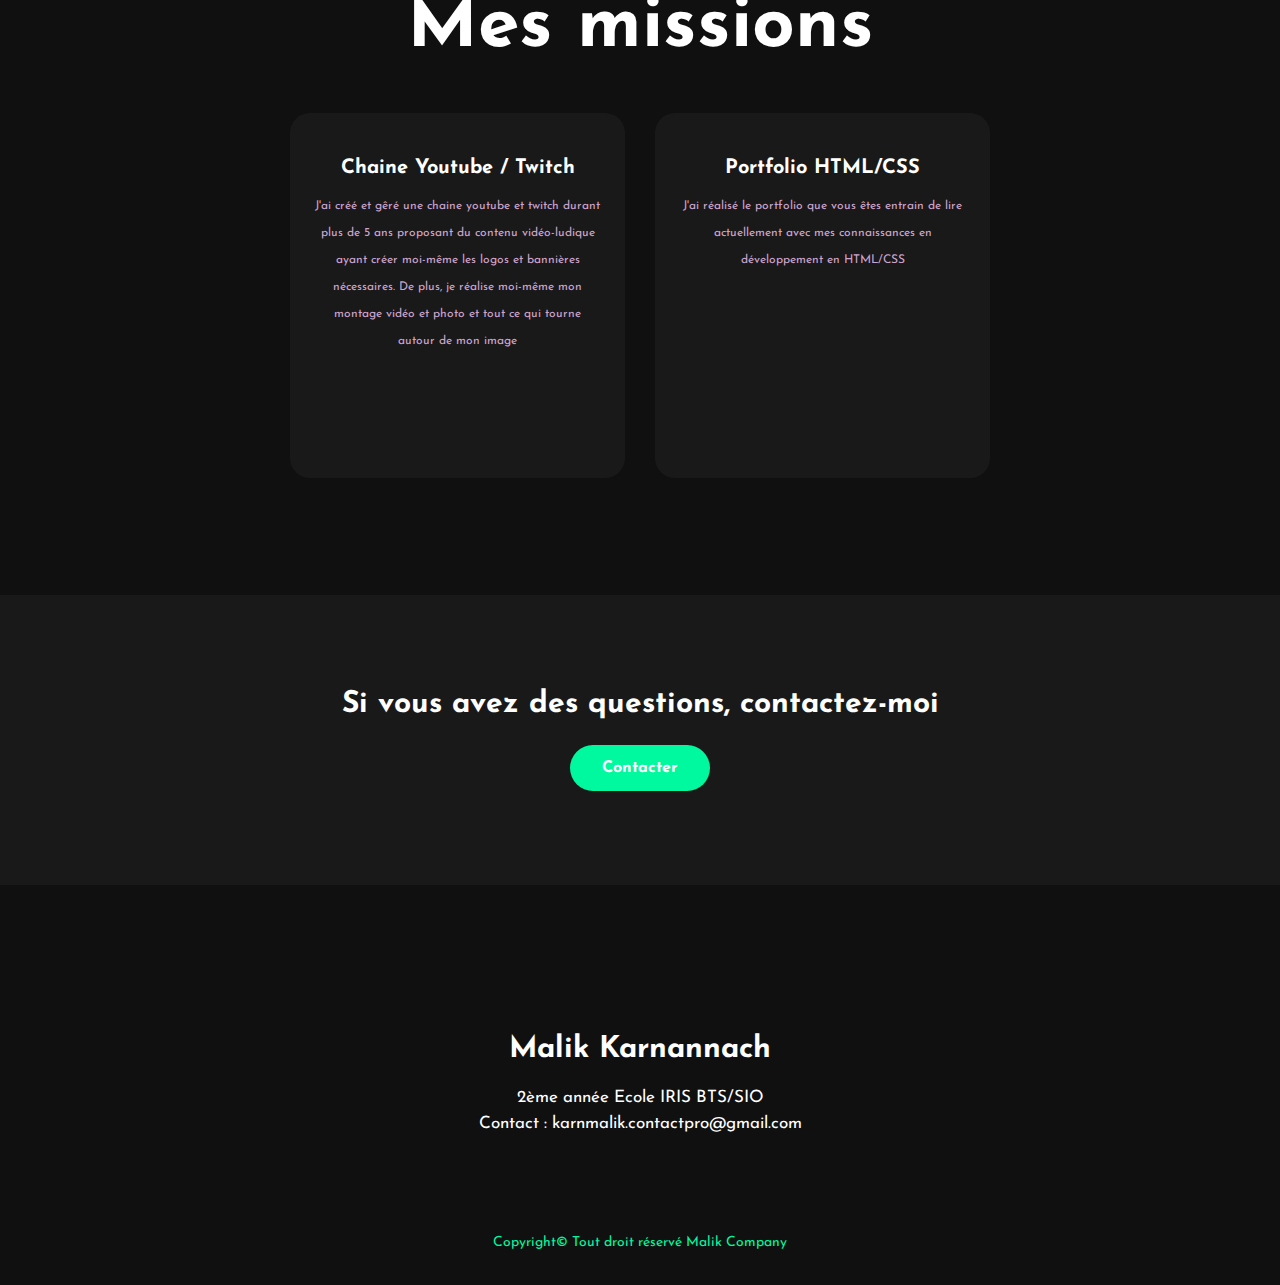
==== commit 7a540318: "final" ====
--- a/index2.html
+++ b/index2.html
@@ -15,9 +15,8 @@
         <nav>
             <h2 class="logo">Portfo<span>lio</span></h2>
             <ul>
-                <li><a href="#accueil">Accueil</a> </li>
-                <li><a href="#exp">Expériences</a> </li>
-                <li><a href="#proj">Projets</a> </li>
+                <li><a href="#e4">Epreuve E4</a> </li>
+                <li><a href="#exp">Epreuve E5</a> </li>
             </ul>
             <a href="index.html" class="btn">Retourner en arrière</a>
         </nav>
@@ -90,18 +89,12 @@
             </div>
             <div class="card">
                 <i class="fa-solid fa-window-maximize"></i>
-                <h5>Portfolio V1</h5>
+                <h5>Portfolio HTML/CSS</h5>
                 <div class="pra">
-                        <p>J'ai déjà créé une première version de portfolio en début d'année avec les connaissances basiques que je connaissais.</p>
+                        <p>J'ai réalisé le portfolio que vous êtes entrain de lire actuellement avec mes connaissances en développement en HTML/CSS</p>
                 </div>
             </div>
-            <div class="card">
-                <i class="fa-brands fa-pied-piper-square"></i>
-                <h5>Portfolio V2 | Mai 2022</h5>
-                <div class="pra">
-                        <p>J'ai réalisé le portfolio que vous êtes entrain de lire actuellement avec les connaissances avancées que je connaissais.</p>
-                </div>
-            </div>
+
         </div>
     </div>
     <div class="contact">
